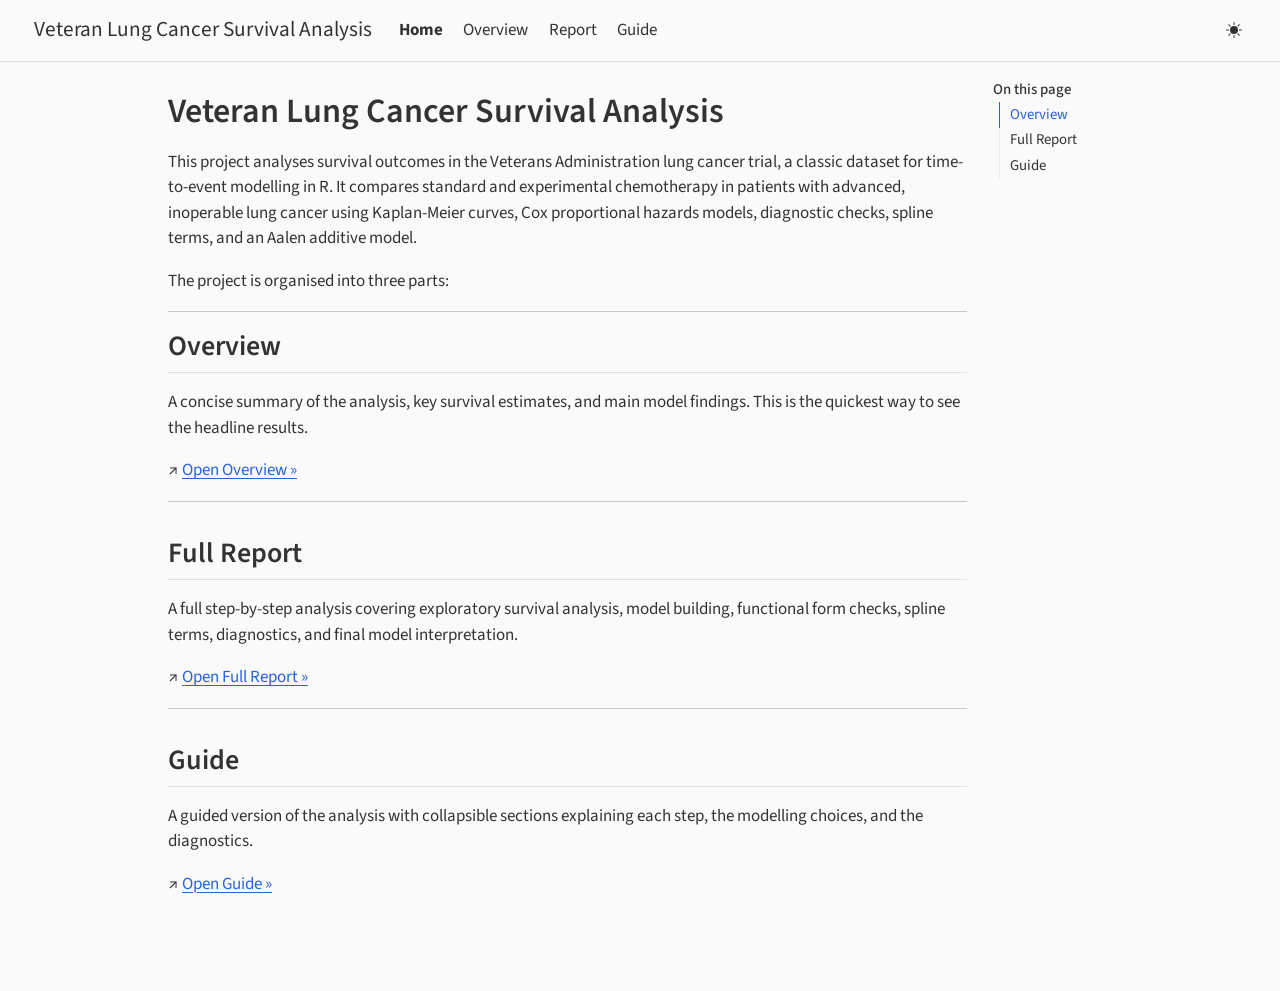
==== index.html @ 721b0959 "Built site for gh-pages" ====
<!DOCTYPE html>
<html xmlns="http://www.w3.org/1999/xhtml" lang="en" xml:lang="en"><head>

<meta charset="utf-8">
<meta name="generator" content="quarto-1.8.25">

<meta name="viewport" content="width=device-width, initial-scale=1.0, user-scalable=yes">


<title>Veteran Lung Cancer Survival Analysis</title>
<style>
code{white-space: pre-wrap;}
span.smallcaps{font-variant: small-caps;}
div.columns{display: flex; gap: min(4vw, 1.5em);}
div.column{flex: auto; overflow-x: auto;}
div.hanging-indent{margin-left: 1.5em; text-indent: -1.5em;}
ul.task-list{list-style: none;}
ul.task-list li input[type="checkbox"] {
  width: 0.8em;
  margin: 0 0.8em 0.2em -1em; /* quarto-specific, see https://github.com/quarto-dev/quarto-cli/issues/4556 */ 
  vertical-align: middle;
}
</style>


<script src="site_libs/quarto-nav/quarto-nav.js"></script>
<script src="site_libs/quarto-nav/headroom.min.js"></script>
<script src="site_libs/clipboard/clipboard.min.js"></script>
<script src="site_libs/quarto-search/autocomplete.umd.js"></script>
<script src="site_libs/quarto-search/fuse.min.js"></script>
<script src="site_libs/quarto-search/quarto-search.js"></script>
<meta name="quarto:offset" content="./">
<script src="site_libs/quarto-html/quarto.js" type="module"></script>
<script src="site_libs/quarto-html/tabsets/tabsets.js" type="module"></script>
<script src="site_libs/quarto-html/axe/axe-check.js" type="module"></script>
<script src="site_libs/quarto-html/popper.min.js"></script>
<script src="site_libs/quarto-html/tippy.umd.min.js"></script>
<script src="site_libs/quarto-html/anchor.min.js"></script>
<link href="site_libs/quarto-html/tippy.css" rel="stylesheet">
<link href="site_libs/quarto-html/quarto-syntax-highlighting-7b89279ff1a6dce999919e0e67d4d9ec.css" rel="stylesheet" class="quarto-color-scheme" id="quarto-text-highlighting-styles">
<link href="site_libs/quarto-html/quarto-syntax-highlighting-dark-707d8167ce6003fca903bfe2be84ab7f.css" rel="stylesheet" class="quarto-color-scheme quarto-color-alternate" id="quarto-text-highlighting-styles">
<link href="site_libs/quarto-html/quarto-syntax-highlighting-7b89279ff1a6dce999919e0e67d4d9ec.css" rel="stylesheet" class="quarto-color-scheme-extra" id="quarto-text-highlighting-styles">
<script src="site_libs/bootstrap/bootstrap.min.js"></script>
<link href="site_libs/bootstrap/bootstrap-icons.css" rel="stylesheet">
<link href="site_libs/bootstrap/bootstrap-2227bf640ee03c897197f53c7efa3eb7.min.css" rel="stylesheet" append-hash="true" class="quarto-color-scheme" id="quarto-bootstrap" data-mode="light">
<link href="site_libs/bootstrap/bootstrap-dark-0f864177ff4a8b85afeeffefe34b5712.min.css" rel="stylesheet" append-hash="true" class="quarto-color-scheme quarto-color-alternate" id="quarto-bootstrap" data-mode="dark">
<link href="site_libs/bootstrap/bootstrap-2227bf640ee03c897197f53c7efa3eb7.min.css" rel="stylesheet" append-hash="true" class="quarto-color-scheme-extra" id="quarto-bootstrap" data-mode="light">
<script id="quarto-search-options" type="application/json">{
  "location": "navbar",
  "copy-button": false,
  "collapse-after": 3,
  "panel-placement": "end",
  "type": "overlay",
  "limit": 50,
  "keyboard-shortcut": [
    "f",
    "/",
    "s"
  ],
  "show-item-context": false,
  "language": {
    "search-no-results-text": "No results",
    "search-matching-documents-text": "matching documents",
    "search-copy-link-title": "Copy link to search",
    "search-hide-matches-text": "Hide additional matches",
    "search-more-match-text": "more match in this document",
    "search-more-matches-text": "more matches in this document",
    "search-clear-button-title": "Clear",
    "search-text-placeholder": "",
    "search-detached-cancel-button-title": "Cancel",
    "search-submit-button-title": "Submit",
    "search-label": "Search"
  }
}</script>


</head>

<body class="nav-fixed quarto-light"><script id="quarto-html-before-body" type="application/javascript">
    const toggleBodyColorMode = (bsSheetEl) => {
      const mode = bsSheetEl.getAttribute("data-mode");
      const bodyEl = window.document.querySelector("body");
      if (mode === "dark") {
        bodyEl.classList.add("quarto-dark");
        bodyEl.classList.remove("quarto-light");
      } else {
        bodyEl.classList.add("quarto-light");
        bodyEl.classList.remove("quarto-dark");
      }
    }
    const toggleBodyColorPrimary = () => {
      const bsSheetEl = window.document.querySelector("link#quarto-bootstrap:not([rel=disabled-stylesheet])");
      if (bsSheetEl) {
        toggleBodyColorMode(bsSheetEl);
      }
    }
    const setColorSchemeToggle = (alternate) => {
      const toggles = window.document.querySelectorAll('.quarto-color-scheme-toggle');
      for (let i=0; i < toggles.length; i++) {
        const toggle = toggles[i];
        if (toggle) {
          if (alternate) {
            toggle.classList.add("alternate");
          } else {
            toggle.classList.remove("alternate");
          }
        }
      }
    };
    const toggleColorMode = (alternate) => {
      // Switch the stylesheets
      const primaryStylesheets = window.document.querySelectorAll('link.quarto-color-scheme:not(.quarto-color-alternate)');
      const alternateStylesheets = window.document.querySelectorAll('link.quarto-color-scheme.quarto-color-alternate');
      manageTransitions('#quarto-margin-sidebar .nav-link', false);
      if (alternate) {
        // note: dark is layered on light, we don't disable primary!
        enableStylesheet(alternateStylesheets);
        for (const sheetNode of alternateStylesheets) {
          if (sheetNode.id === "quarto-bootstrap") {
            toggleBodyColorMode(sheetNode);
          }
        }
      } else {
        disableStylesheet(alternateStylesheets);
        enableStylesheet(primaryStylesheets)
        toggleBodyColorPrimary();
      }
      manageTransitions('#quarto-margin-sidebar .nav-link', true);
      // Switch the toggles
      setColorSchemeToggle(alternate)
      // Hack to workaround the fact that safari doesn't
      // properly recolor the scrollbar when toggling (#1455)
      if (navigator.userAgent.indexOf('Safari') > 0 && navigator.userAgent.indexOf('Chrome') == -1) {
        manageTransitions("body", false);
        window.scrollTo(0, 1);
        setTimeout(() => {
          window.scrollTo(0, 0);
          manageTransitions("body", true);
        }, 40);
      }
    }
    const disableStylesheet = (stylesheets) => {
      for (let i=0; i < stylesheets.length; i++) {
        const stylesheet = stylesheets[i];
        stylesheet.rel = 'disabled-stylesheet';
      }
    }
    const enableStylesheet = (stylesheets) => {
      for (let i=0; i < stylesheets.length; i++) {
        const stylesheet = stylesheets[i];
        if(stylesheet.rel !== 'stylesheet') { // for Chrome, which will still FOUC without this check
          stylesheet.rel = 'stylesheet';
        }
      }
    }
    const manageTransitions = (selector, allowTransitions) => {
      const els = window.document.querySelectorAll(selector);
      for (let i=0; i < els.length; i++) {
        const el = els[i];
        if (allowTransitions) {
          el.classList.remove('notransition');
        } else {
          el.classList.add('notransition');
        }
      }
    }
    const isFileUrl = () => {
      return window.location.protocol === 'file:';
    }
    const hasAlternateSentinel = () => {
      let styleSentinel = getColorSchemeSentinel();
      if (styleSentinel !== null) {
        return styleSentinel === "alternate";
      } else {
        return false;
      }
    }
    const setStyleSentinel = (alternate) => {
      const value = alternate ? "alternate" : "default";
      if (!isFileUrl()) {
        window.localStorage.setItem("quarto-color-scheme", value);
      } else {
        localAlternateSentinel = value;
      }
    }
    const getColorSchemeSentinel = () => {
      if (!isFileUrl()) {
        const storageValue = window.localStorage.getItem("quarto-color-scheme");
        return storageValue != null ? storageValue : localAlternateSentinel;
      } else {
        return localAlternateSentinel;
      }
    }
    const toggleGiscusIfUsed = (isAlternate, darkModeDefault) => {
      const baseTheme = document.querySelector('#giscus-base-theme')?.value ?? 'light';
      const alternateTheme = document.querySelector('#giscus-alt-theme')?.value ?? 'dark';
      let newTheme = '';
      if(authorPrefersDark) {
        newTheme = isAlternate ? baseTheme : alternateTheme;
      } else {
        newTheme = isAlternate ? alternateTheme : baseTheme;
      }
      const changeGiscusTheme = () => {
        // From: https://github.com/giscus/giscus/issues/336
        const sendMessage = (message) => {
          const iframe = document.querySelector('iframe.giscus-frame');
          if (!iframe) return;
          iframe.contentWindow.postMessage({ giscus: message }, 'https://giscus.app');
        }
        sendMessage({
          setConfig: {
            theme: newTheme
          }
        });
      }
      const isGiscussLoaded = window.document.querySelector('iframe.giscus-frame') !== null;
      if (isGiscussLoaded) {
        changeGiscusTheme();
      }
    };
    const authorPrefersDark = false;
    const darkModeDefault = authorPrefersDark;
      document.querySelector('link#quarto-text-highlighting-styles.quarto-color-scheme-extra').rel = 'disabled-stylesheet';
      document.querySelector('link#quarto-bootstrap.quarto-color-scheme-extra').rel = 'disabled-stylesheet';
    let localAlternateSentinel = darkModeDefault ? 'alternate' : 'default';
    // Dark / light mode switch
    window.quartoToggleColorScheme = () => {
      // Read the current dark / light value
      let toAlternate = !hasAlternateSentinel();
      toggleColorMode(toAlternate);
      setStyleSentinel(toAlternate);
      toggleGiscusIfUsed(toAlternate, darkModeDefault);
      window.dispatchEvent(new Event('resize'));
    };
    // Switch to dark mode if need be
    if (hasAlternateSentinel()) {
      toggleColorMode(true);
    } else {
      toggleColorMode(false);
    }
  </script>

<div id="quarto-search-results"></div>
  <header id="quarto-header" class="headroom fixed-top">
    <nav class="navbar navbar-expand-lg " data-bs-theme="dark">
      <div class="navbar-container container-fluid">
      <div class="navbar-brand-container mx-auto">
    <a href="./index.html" class="navbar-brand navbar-brand-logo">
    </a>
    <a class="navbar-brand" href="./index.html">
    <span class="navbar-title">Veteran Lung Cancer Survival Analysis</span>
    </a>
  </div>
            <div id="quarto-search" class="" title="Search"></div>
          <button class="navbar-toggler" type="button" data-bs-toggle="collapse" data-bs-target="#navbarCollapse" aria-controls="navbarCollapse" role="menu" aria-expanded="false" aria-label="Toggle navigation" onclick="if (window.quartoToggleHeadroom) { window.quartoToggleHeadroom(); }">
  <span class="navbar-toggler-icon"></span>
</button>
          <div class="collapse navbar-collapse" id="navbarCollapse">
            <ul class="navbar-nav navbar-nav-scroll me-auto">
  <li class="nav-item">
    <a class="nav-link active" href="./index.html" aria-current="page"> 
<span class="menu-text">Home</span></a>
  </li>  
  <li class="nav-item">
    <a class="nav-link" href="./notebooks/veteran-lung-cancer-overview.html"> 
<span class="menu-text">Overview</span></a>
  </li>  
  <li class="nav-item">
    <a class="nav-link" href="./notebooks/veteran-lung-cancer-coxph-report.html"> 
<span class="menu-text">Report</span></a>
  </li>  
  <li class="nav-item">
    <a class="nav-link" href="./notebooks/veteran-lung-cancer-coxph.html"> 
<span class="menu-text">Guide</span></a>
  </li>  
</ul>
          </div> <!-- /navcollapse -->
            <div class="quarto-navbar-tools">
  <a href="" class="quarto-color-scheme-toggle quarto-navigation-tool  px-1" onclick="window.quartoToggleColorScheme(); return false;" title="Toggle dark mode"><i class="bi"></i></a>
</div>
      </div> <!-- /container-fluid -->
    </nav>
</header>
<!-- content -->
<div id="quarto-content" class="quarto-container page-columns page-rows-contents page-layout-article page-navbar">
<!-- sidebar -->
<!-- margin-sidebar -->
    <div id="quarto-margin-sidebar" class="sidebar margin-sidebar">
        <nav id="TOC" role="doc-toc" class="toc-active">
    <h2 id="toc-title">On this page</h2>
   
  <ul>
  <li><a href="#overview" id="toc-overview" class="nav-link active" data-scroll-target="#overview">Overview</a></li>
  <li><a href="#full-report" id="toc-full-report" class="nav-link" data-scroll-target="#full-report">Full Report</a></li>
  <li><a href="#guide" id="toc-guide" class="nav-link" data-scroll-target="#guide">Guide</a></li>
  </ul>
</nav>
    </div>
<!-- main -->
<main class="content" id="quarto-document-content">


<header id="title-block-header" class="quarto-title-block default">
<div class="quarto-title">
<h1 class="title">Veteran Lung Cancer Survival Analysis</h1>
</div>



<div class="quarto-title-meta">

    
  
    
  </div>
  


</header>


<p>This project analyses survival outcomes in the Veterans Administration lung cancer trial, a classic dataset for time-to-event modelling in R. It compares standard and experimental chemotherapy in patients with advanced, inoperable lung cancer using Kaplan-Meier curves, Cox proportional hazards models, diagnostic checks, spline terms, and an Aalen additive model.</p>
<p>The project is organised into three parts:</p>
<hr>
<section id="overview" class="level2">
<h2 class="anchored" data-anchor-id="overview">Overview</h2>
<p>A concise summary of the analysis, key survival estimates, and main model findings. This is the quickest way to see the headline results.</p>
<p>↗ <a href="notebooks/veteran-lung-cancer-overview.html">Open Overview »</a></p>
<hr>
</section>
<section id="full-report" class="level2">
<h2 class="anchored" data-anchor-id="full-report">Full Report</h2>
<p>A full step-by-step analysis covering exploratory survival analysis, model building, functional form checks, spline terms, diagnostics, and final model interpretation.</p>
<p>↗ <a href="notebooks/veteran-lung-cancer-coxph-report.html">Open Full Report »</a></p>
<hr>
</section>
<section id="guide" class="level2">
<h2 class="anchored" data-anchor-id="guide">Guide</h2>
<p>A guided version of the analysis with collapsible sections explaining each step, the modelling choices, and the diagnostics.</p>
<p>↗ <a href="notebooks/veteran-lung-cancer-coxph.html">Open Guide »</a></p>


</section>

</main> <!-- /main -->
<script id="quarto-html-after-body" type="application/javascript">
  window.document.addEventListener("DOMContentLoaded", function (event) {
    // Ensure there is a toggle, if there isn't float one in the top right
    if (window.document.querySelector('.quarto-color-scheme-toggle') === null) {
      const a = window.document.createElement('a');
      a.classList.add('top-right');
      a.classList.add('quarto-color-scheme-toggle');
      a.href = "";
      a.onclick = function() { try { window.quartoToggleColorScheme(); } catch {} return false; };
      const i = window.document.createElement("i");
      i.classList.add('bi');
      a.appendChild(i);
      window.document.body.appendChild(a);
    }
    setColorSchemeToggle(hasAlternateSentinel())
    const icon = "";
    const anchorJS = new window.AnchorJS();
    anchorJS.options = {
      placement: 'right',
      icon: icon
    };
    anchorJS.add('.anchored');
    const isCodeAnnotation = (el) => {
      for (const clz of el.classList) {
        if (clz.startsWith('code-annotation-')) {                     
          return true;
        }
      }
      return false;
    }
    const onCopySuccess = function(e) {
      // button target
      const button = e.trigger;
      // don't keep focus
      button.blur();
      // flash "checked"
      button.classList.add('code-copy-button-checked');
      var currentTitle = button.getAttribute("title");
      button.setAttribute("title", "Copied!");
      let tooltip;
      if (window.bootstrap) {
        button.setAttribute("data-bs-toggle", "tooltip");
        button.setAttribute("data-bs-placement", "left");
        button.setAttribute("data-bs-title", "Copied!");
        tooltip = new bootstrap.Tooltip(button, 
          { trigger: "manual", 
            customClass: "code-copy-button-tooltip",
            offset: [0, -8]});
        tooltip.show();    
      }
      setTimeout(function() {
        if (tooltip) {
          tooltip.hide();
          button.removeAttribute("data-bs-title");
          button.removeAttribute("data-bs-toggle");
          button.removeAttribute("data-bs-placement");
        }
        button.setAttribute("title", currentTitle);
        button.classList.remove('code-copy-button-checked');
      }, 1000);
      // clear code selection
      e.clearSelection();
    }
    const getTextToCopy = function(trigger) {
      const outerScaffold = trigger.parentElement.cloneNode(true);
      const codeEl = outerScaffold.querySelector('code');
      for (const childEl of codeEl.children) {
        if (isCodeAnnotation(childEl)) {
          childEl.remove();
        }
      }
      return codeEl.innerText;
    }
    const clipboard = new window.ClipboardJS('.code-copy-button:not([data-in-quarto-modal])', {
      text: getTextToCopy
    });
    clipboard.on('success', onCopySuccess);
    if (window.document.getElementById('quarto-embedded-source-code-modal')) {
      const clipboardModal = new window.ClipboardJS('.code-copy-button[data-in-quarto-modal]', {
        text: getTextToCopy,
        container: window.document.getElementById('quarto-embedded-source-code-modal')
      });
      clipboardModal.on('success', onCopySuccess);
    }
      var localhostRegex = new RegExp(/^(?:http|https):\/\/localhost\:?[0-9]*\//);
      var mailtoRegex = new RegExp(/^mailto:/);
        var filterRegex = new RegExp('/' + window.location.host + '/');
      var isInternal = (href) => {
          return filterRegex.test(href) || localhostRegex.test(href) || mailtoRegex.test(href);
      }
      // Inspect non-navigation links and adorn them if external
     var links = window.document.querySelectorAll('a[href]:not(.nav-link):not(.navbar-brand):not(.toc-action):not(.sidebar-link):not(.sidebar-item-toggle):not(.pagination-link):not(.no-external):not([aria-hidden]):not(.dropdown-item):not(.quarto-navigation-tool):not(.about-link)');
      for (var i=0; i<links.length; i++) {
        const link = links[i];
        if (!isInternal(link.href)) {
          // undo the damage that might have been done by quarto-nav.js in the case of
          // links that we want to consider external
          if (link.dataset.originalHref !== undefined) {
            link.href = link.dataset.originalHref;
          }
        }
      }
    function tippyHover(el, contentFn, onTriggerFn, onUntriggerFn) {
      const config = {
        allowHTML: true,
        maxWidth: 500,
        delay: 100,
        arrow: false,
        appendTo: function(el) {
            return el.parentElement;
        },
        interactive: true,
        interactiveBorder: 10,
        theme: 'quarto',
        placement: 'bottom-start',
      };
      if (contentFn) {
        config.content = contentFn;
      }
      if (onTriggerFn) {
        config.onTrigger = onTriggerFn;
      }
      if (onUntriggerFn) {
        config.onUntrigger = onUntriggerFn;
      }
      window.tippy(el, config); 
    }
    const noterefs = window.document.querySelectorAll('a[role="doc-noteref"]');
    for (var i=0; i<noterefs.length; i++) {
      const ref = noterefs[i];
      tippyHover(ref, function() {
        // use id or data attribute instead here
        let href = ref.getAttribute('data-footnote-href') || ref.getAttribute('href');
        try { href = new URL(href).hash; } catch {}
        const id = href.replace(/^#\/?/, "");
        const note = window.document.getElementById(id);
        if (note) {
          return note.innerHTML;
        } else {
          return "";
        }
      });
    }
    const xrefs = window.document.querySelectorAll('a.quarto-xref');
    const processXRef = (id, note) => {
      // Strip column container classes
      const stripColumnClz = (el) => {
        el.classList.remove("page-full", "page-columns");
        if (el.children) {
          for (const child of el.children) {
            stripColumnClz(child);
          }
        }
      }
      stripColumnClz(note)
      if (id === null || id.startsWith('sec-')) {
        // Special case sections, only their first couple elements
        const container = document.createElement("div");
        if (note.children && note.children.length > 2) {
          container.appendChild(note.children[0].cloneNode(true));
          for (let i = 1; i < note.children.length; i++) {
            const child = note.children[i];
            if (child.tagName === "P" && child.innerText === "") {
              continue;
            } else {
              container.appendChild(child.cloneNode(true));
              break;
            }
          }
          if (window.Quarto?.typesetMath) {
            window.Quarto.typesetMath(container);
          }
          return container.innerHTML
        } else {
          if (window.Quarto?.typesetMath) {
            window.Quarto.typesetMath(note);
          }
          return note.innerHTML;
        }
      } else {
        // Remove any anchor links if they are present
        const anchorLink = note.querySelector('a.anchorjs-link');
        if (anchorLink) {
          anchorLink.remove();
        }
        if (window.Quarto?.typesetMath) {
          window.Quarto.typesetMath(note);
        }
        if (note.classList.contains("callout")) {
          return note.outerHTML;
        } else {
          return note.innerHTML;
        }
      }
    }
    for (var i=0; i<xrefs.length; i++) {
      const xref = xrefs[i];
      tippyHover(xref, undefined, function(instance) {
        instance.disable();
        let url = xref.getAttribute('href');
        let hash = undefined; 
        if (url.startsWith('#')) {
          hash = url;
        } else {
          try { hash = new URL(url).hash; } catch {}
        }
        if (hash) {
          const id = hash.replace(/^#\/?/, "");
          const note = window.document.getElementById(id);
          if (note !== null) {
            try {
              const html = processXRef(id, note.cloneNode(true));
              instance.setContent(html);
            } finally {
              instance.enable();
              instance.show();
            }
          } else {
            // See if we can fetch this
            fetch(url.split('#')[0])
            .then(res => res.text())
            .then(html => {
              const parser = new DOMParser();
              const htmlDoc = parser.parseFromString(html, "text/html");
              const note = htmlDoc.getElementById(id);
              if (note !== null) {
                const html = processXRef(id, note);
                instance.setContent(html);
              } 
            }).finally(() => {
              instance.enable();
              instance.show();
            });
          }
        } else {
          // See if we can fetch a full url (with no hash to target)
          // This is a special case and we should probably do some content thinning / targeting
          fetch(url)
          .then(res => res.text())
          .then(html => {
            const parser = new DOMParser();
            const htmlDoc = parser.parseFromString(html, "text/html");
            const note = htmlDoc.querySelector('main.content');
            if (note !== null) {
              // This should only happen for chapter cross references
              // (since there is no id in the URL)
              // remove the first header
              if (note.children.length > 0 && note.children[0].tagName === "HEADER") {
                note.children[0].remove();
              }
              const html = processXRef(null, note);
              instance.setContent(html);
            } 
          }).finally(() => {
            instance.enable();
            instance.show();
          });
        }
      }, function(instance) {
      });
    }
        let selectedAnnoteEl;
        const selectorForAnnotation = ( cell, annotation) => {
          let cellAttr = 'data-code-cell="' + cell + '"';
          let lineAttr = 'data-code-annotation="' +  annotation + '"';
          const selector = 'span[' + cellAttr + '][' + lineAttr + ']';
          return selector;
        }
        const selectCodeLines = (annoteEl) => {
          const doc = window.document;
          const targetCell = annoteEl.getAttribute("data-target-cell");
          const targetAnnotation = annoteEl.getAttribute("data-target-annotation");
          const annoteSpan = window.document.querySelector(selectorForAnnotation(targetCell, targetAnnotation));
          const lines = annoteSpan.getAttribute("data-code-lines").split(",");
          const lineIds = lines.map((line) => {
            return targetCell + "-" + line;
          })
          let top = null;
          let height = null;
          let parent = null;
          if (lineIds.length > 0) {
              //compute the position of the single el (top and bottom and make a div)
              const el = window.document.getElementById(lineIds[0]);
              top = el.offsetTop;
              height = el.offsetHeight;
              parent = el.parentElement.parentElement;
            if (lineIds.length > 1) {
              const lastEl = window.document.getElementById(lineIds[lineIds.length - 1]);
              const bottom = lastEl.offsetTop + lastEl.offsetHeight;
              height = bottom - top;
            }
            if (top !== null && height !== null && parent !== null) {
              // cook up a div (if necessary) and position it 
              let div = window.document.getElementById("code-annotation-line-highlight");
              if (div === null) {
                div = window.document.createElement("div");
                div.setAttribute("id", "code-annotation-line-highlight");
                div.style.position = 'absolute';
                parent.appendChild(div);
              }
              div.style.top = top - 2 + "px";
              div.style.height = height + 4 + "px";
              div.style.left = 0;
              let gutterDiv = window.document.getElementById("code-annotation-line-highlight-gutter");
              if (gutterDiv === null) {
                gutterDiv = window.document.createElement("div");
                gutterDiv.setAttribute("id", "code-annotation-line-highlight-gutter");
                gutterDiv.style.position = 'absolute';
                const codeCell = window.document.getElementById(targetCell);
                const gutter = codeCell.querySelector('.code-annotation-gutter');
                gutter.appendChild(gutterDiv);
              }
              gutterDiv.style.top = top - 2 + "px";
              gutterDiv.style.height = height + 4 + "px";
            }
            selectedAnnoteEl = annoteEl;
          }
        };
        const unselectCodeLines = () => {
          const elementsIds = ["code-annotation-line-highlight", "code-annotation-line-highlight-gutter"];
          elementsIds.forEach((elId) => {
            const div = window.document.getElementById(elId);
            if (div) {
              div.remove();
            }
          });
          selectedAnnoteEl = undefined;
        };
          // Handle positioning of the toggle
      window.addEventListener(
        "resize",
        throttle(() => {
          elRect = undefined;
          if (selectedAnnoteEl) {
            selectCodeLines(selectedAnnoteEl);
          }
        }, 10)
      );
      function throttle(fn, ms) {
      let throttle = false;
      let timer;
        return (...args) => {
          if(!throttle) { // first call gets through
              fn.apply(this, args);
              throttle = true;
          } else { // all the others get throttled
              if(timer) clearTimeout(timer); // cancel #2
              timer = setTimeout(() => {
                fn.apply(this, args);
                timer = throttle = false;
              }, ms);
          }
        };
      }
        // Attach click handler to the DT
        const annoteDls = window.document.querySelectorAll('dt[data-target-cell]');
        for (const annoteDlNode of annoteDls) {
          annoteDlNode.addEventListener('click', (event) => {
            const clickedEl = event.target;
            if (clickedEl !== selectedAnnoteEl) {
              unselectCodeLines();
              const activeEl = window.document.querySelector('dt[data-target-cell].code-annotation-active');
              if (activeEl) {
                activeEl.classList.remove('code-annotation-active');
              }
              selectCodeLines(clickedEl);
              clickedEl.classList.add('code-annotation-active');
            } else {
              // Unselect the line
              unselectCodeLines();
              clickedEl.classList.remove('code-annotation-active');
            }
          });
        }
    const findCites = (el) => {
      const parentEl = el.parentElement;
      if (parentEl) {
        const cites = parentEl.dataset.cites;
        if (cites) {
          return {
            el,
            cites: cites.split(' ')
          };
        } else {
          return findCites(el.parentElement)
        }
      } else {
        return undefined;
      }
    };
    var bibliorefs = window.document.querySelectorAll('a[role="doc-biblioref"]');
    for (var i=0; i<bibliorefs.length; i++) {
      const ref = bibliorefs[i];
      const citeInfo = findCites(ref);
      if (citeInfo) {
        tippyHover(citeInfo.el, function() {
          var popup = window.document.createElement('div');
          citeInfo.cites.forEach(function(cite) {
            var citeDiv = window.document.createElement('div');
            citeDiv.classList.add('hanging-indent');
            citeDiv.classList.add('csl-entry');
            var biblioDiv = window.document.getElementById('ref-' + cite);
            if (biblioDiv) {
              citeDiv.innerHTML = biblioDiv.innerHTML;
            }
            popup.appendChild(citeDiv);
          });
          return popup.innerHTML;
        });
      }
    }
  });
  </script>
</div> <!-- /content -->




</body></html>
---- site_libs/quarto-html/tippy.css ----
.tippy-box[data-animation=fade][data-state=hidden]{opacity:0}[data-tippy-root]{max-width:calc(100vw - 10px)}.tippy-box{position:relative;background-color:#333;color:#fff;border-radius:4px;font-size:14px;line-height:1.4;white-space:normal;outline:0;transition-property:transform,visibility,opacity}.tippy-box[data-placement^=top]>.tippy-arrow{bottom:0}.tippy-box[data-placement^=top]>.tippy-arrow:before{bottom:-7px;left:0;border-width:8px 8px 0;border-top-color:initial;transform-origin:center top}.tippy-box[data-placement^=bottom]>.tippy-arrow{top:0}.tippy-box[data-placement^=bottom]>.tippy-arrow:before{top:-7px;left:0;border-width:0 8px 8px;border-bottom-color:initial;transform-origin:center bottom}.tippy-box[data-placement^=left]>.tippy-arrow{right:0}.tippy-box[data-placement^=left]>.tippy-arrow:before{border-width:8px 0 8px 8px;border-left-color:initial;right:-7px;transform-origin:center left}.tippy-box[data-placement^=right]>.tippy-arrow{left:0}.tippy-box[data-placement^=right]>.tippy-arrow:before{left:-7px;border-width:8px 8px 8px 0;border-right-color:initial;transform-origin:center right}.tippy-box[data-inertia][data-state=visible]{transition-timing-function:cubic-bezier(.54,1.5,.38,1.11)}.tippy-arrow{width:16px;height:16px;color:#333}.tippy-arrow:before{content:"";position:absolute;border-color:transparent;border-style:solid}.tippy-content{position:relative;padding:5px 9px;z-index:1}
---- site_libs/quarto-html/quarto-syntax-highlighting-7b89279ff1a6dce999919e0e67d4d9ec.css ----
/* quarto syntax highlight colors */
:root {
  --quarto-hl-ot-color: #003B4F;
  --quarto-hl-at-color: #657422;
  --quarto-hl-ss-color: #20794D;
  --quarto-hl-an-color: #5E5E5E;
  --quarto-hl-fu-color: #4758AB;
  --quarto-hl-st-color: #20794D;
  --quarto-hl-cf-color: #003B4F;
  --quarto-hl-op-color: #5E5E5E;
  --quarto-hl-er-color: #AD0000;
  --quarto-hl-bn-color: #AD0000;
  --quarto-hl-al-color: #AD0000;
  --quarto-hl-va-color: #111111;
  --quarto-hl-bu-color: inherit;
  --quarto-hl-ex-color: inherit;
  --quarto-hl-pp-color: #AD0000;
  --quarto-hl-in-color: #5E5E5E;
  --quarto-hl-vs-color: #20794D;
  --quarto-hl-wa-color: #5E5E5E;
  --quarto-hl-do-color: #5E5E5E;
  --quarto-hl-im-color: #00769E;
  --quarto-hl-ch-color: #20794D;
  --quarto-hl-dt-color: #AD0000;
  --quarto-hl-fl-color: #AD0000;
  --quarto-hl-co-color: #5E5E5E;
  --quarto-hl-cv-color: #5E5E5E;
  --quarto-hl-cn-color: #8f5902;
  --quarto-hl-sc-color: #5E5E5E;
  --quarto-hl-dv-color: #AD0000;
  --quarto-hl-kw-color: #003B4F;
}

/* other quarto variables */
:root {
  --quarto-font-monospace: SFMono-Regular, Menlo, Monaco, Consolas, "Liberation Mono", "Courier New", monospace;
}

/* syntax highlight based on Pandoc's rules */
pre > code.sourceCode > span {
  color: #003B4F;
}

code.sourceCode > span {
  color: #003B4F;
}

div.sourceCode,
div.sourceCode pre.sourceCode {
  color: #003B4F;
}

/* Normal */
code span {
  color: #003B4F;
}

/* Alert */
code span.al {
  color: #AD0000;
  font-style: inherit;
}

/* Annotation */
code span.an {
  color: #5E5E5E;
  font-style: inherit;
}

/* Attribute */
code span.at {
  color: #657422;
  font-style: inherit;
}

/* BaseN */
code span.bn {
  color: #AD0000;
  font-style: inherit;
}

/* BuiltIn */
code span.bu {
  font-style: inherit;
}

/* ControlFlow */
code span.cf {
  color: #003B4F;
  font-weight: bold;
  font-style: inherit;
}

/* Char */
code span.ch {
  color: #20794D;
  font-style: inherit;
}

/* Constant */
code span.cn {
  color: #8f5902;
  font-style: inherit;
}

/* Comment */
code span.co {
  color: #5E5E5E;
  font-style: inherit;
}

/* CommentVar */
code span.cv {
  color: #5E5E5E;
  font-style: italic;
}

/* Documentation */
code span.do {
  color: #5E5E5E;
  font-style: italic;
}

/* DataType */
code span.dt {
  color: #AD0000;
  font-style: inherit;
}

/* DecVal */
code span.dv {
  color: #AD0000;
  font-style: inherit;
}

/* Error */
code span.er {
  color: #AD0000;
  font-style: inherit;
}

/* Extension */
code span.ex {
  font-style: inherit;
}

/* Float */
code span.fl {
  color: #AD0000;
  font-style: inherit;
}

/* Function */
code span.fu {
  color: #4758AB;
  font-style: inherit;
}

/* Import */
code span.im {
  color: #00769E;
  font-style: inherit;
}

/* Information */
code span.in {
  color: #5E5E5E;
  font-style: inherit;
}

/* Keyword */
code span.kw {
  color: #003B4F;
  font-weight: bold;
  font-style: inherit;
}

/* Operator */
code span.op {
  color: #5E5E5E;
  font-style: inherit;
}

/* Other */
code span.ot {
  color: #003B4F;
  font-style: inherit;
}

/* Preprocessor */
code span.pp {
  color: #AD0000;
  font-style: inherit;
}

/* SpecialChar */
code span.sc {
  color: #5E5E5E;
  font-style: inherit;
}

/* SpecialString */
code span.ss {
  color: #20794D;
  font-style: inherit;
}

/* String */
code span.st {
  color: #20794D;
  font-style: inherit;
}

/* Variable */
code span.va {
  color: #111111;
  font-style: inherit;
}

/* VerbatimString */
code span.vs {
  color: #20794D;
  font-style: inherit;
}

/* Warning */
code span.wa {
  color: #5E5E5E;
  font-style: italic;
}

.prevent-inlining {
  content: "</";
}

/*# sourceMappingURL=3944bc705cfaf4c80e56f77c5205168a.css.map */
---- site_libs/quarto-html/quarto-syntax-highlighting-dark-707d8167ce6003fca903bfe2be84ab7f.css ----
/* quarto syntax highlight colors */
:root {
  --quarto-hl-al-color: #f07178;
  --quarto-hl-an-color: #d4d0ab;
  --quarto-hl-at-color: #00e0e0;
  --quarto-hl-bn-color: #d4d0ab;
  --quarto-hl-bu-color: #abe338;
  --quarto-hl-ch-color: #abe338;
  --quarto-hl-co-color: #f8f8f2;
  --quarto-hl-cv-color: #ffd700;
  --quarto-hl-cn-color: #ffd700;
  --quarto-hl-cf-color: #ffa07a;
  --quarto-hl-dt-color: #ffa07a;
  --quarto-hl-dv-color: #d4d0ab;
  --quarto-hl-do-color: #f8f8f2;
  --quarto-hl-er-color: #f07178;
  --quarto-hl-ex-color: #00e0e0;
  --quarto-hl-fl-color: #d4d0ab;
  --quarto-hl-fu-color: #ffa07a;
  --quarto-hl-im-color: #abe338;
  --quarto-hl-in-color: #d4d0ab;
  --quarto-hl-kw-color: #ffa07a;
  --quarto-hl-op-color: #ffa07a;
  --quarto-hl-ot-color: #00e0e0;
  --quarto-hl-pp-color: #dcc6e0;
  --quarto-hl-re-color: #00e0e0;
  --quarto-hl-sc-color: #abe338;
  --quarto-hl-ss-color: #abe338;
  --quarto-hl-st-color: #abe338;
  --quarto-hl-va-color: #00e0e0;
  --quarto-hl-vs-color: #abe338;
  --quarto-hl-wa-color: #dcc6e0;
}

/* other quarto variables */
:root {
  --quarto-font-monospace: SFMono-Regular, Menlo, Monaco, Consolas, "Liberation Mono", "Courier New", monospace;
}

/* syntax highlight based on Pandoc's rules */
pre > code.sourceCode > span {
  color: #f8f8f2;
}

code.sourceCode > span {
  color: #f8f8f2;
}

div.sourceCode,
div.sourceCode pre.sourceCode {
  color: #f8f8f2;
}

/* Normal */
code span {
  color: #f8f8f2;
}

/* Alert */
code span.al {
  color: #f07178;
}

/* Annotation */
code span.an {
  color: #d4d0ab;
}

/* Attribute */
code span.at {
  color: #00e0e0;
}

/* BaseN */
code span.bn {
  color: #d4d0ab;
}

/* BuiltIn */
code span.bu {
  color: #abe338;
}

/* ControlFlow */
code span.cf {
  font-weight: bold;
  color: #ffa07a;
}

/* Char */
code span.ch {
  color: #abe338;
}

/* Constant */
code span.cn {
  color: #ffd700;
}

/* Comment */
code span.co {
  font-style: italic;
  color: #f8f8f2;
}

/* CommentVar */
code span.cv {
  color: #ffd700;
}

/* Documentation */
code span.do {
  color: #f8f8f2;
}

/* DataType */
code span.dt {
  color: #ffa07a;
}

/* DecVal */
code span.dv {
  color: #d4d0ab;
}

/* Error */
code span.er {
  color: #f07178;
  text-decoration: underline;
}

/* Extension */
code span.ex {
  font-weight: bold;
  color: #00e0e0;
}

/* Float */
code span.fl {
  color: #d4d0ab;
}

/* Function */
code span.fu {
  color: #ffa07a;
}

/* Import */
code span.im {
  color: #abe338;
}

/* Information */
code span.in {
  color: #d4d0ab;
}

/* Keyword */
code span.kw {
  font-weight: bold;
  color: #ffa07a;
}

/* Operator */
code span.op {
  color: #ffa07a;
}

/* Other */
code span.ot {
  color: #00e0e0;
}

/* Preprocessor */
code span.pp {
  color: #dcc6e0;
}

/* RegionMarker */
code span.re {
  background-color: #f8f8f2;
  color: #00e0e0;
}

/* SpecialChar */
code span.sc {
  color: #abe338;
}

/* SpecialString */
code span.ss {
  color: #abe338;
}

/* String */
code span.st {
  color: #abe338;
}

/* Variable */
code span.va {
  color: #00e0e0;
}

/* VerbatimString */
code span.vs {
  color: #abe338;
}

/* Warning */
code span.wa {
  color: #dcc6e0;
}

.prevent-inlining {
  content: "</";
}

/*# sourceMappingURL=f5ab3bb6f5ded8da9f12dd3a91d3da26.css.map */
---- site_libs/quarto-html/quarto-syntax-highlighting-7b89279ff1a6dce999919e0e67d4d9ec.css ----
/* quarto syntax highlight colors */
:root {
  --quarto-hl-ot-color: #003B4F;
  --quarto-hl-at-color: #657422;
  --quarto-hl-ss-color: #20794D;
  --quarto-hl-an-color: #5E5E5E;
  --quarto-hl-fu-color: #4758AB;
  --quarto-hl-st-color: #20794D;
  --quarto-hl-cf-color: #003B4F;
  --quarto-hl-op-color: #5E5E5E;
  --quarto-hl-er-color: #AD0000;
  --quarto-hl-bn-color: #AD0000;
  --quarto-hl-al-color: #AD0000;
  --quarto-hl-va-color: #111111;
  --quarto-hl-bu-color: inherit;
  --quarto-hl-ex-color: inherit;
  --quarto-hl-pp-color: #AD0000;
  --quarto-hl-in-color: #5E5E5E;
  --quarto-hl-vs-color: #20794D;
  --quarto-hl-wa-color: #5E5E5E;
  --quarto-hl-do-color: #5E5E5E;
  --quarto-hl-im-color: #00769E;
  --quarto-hl-ch-color: #20794D;
  --quarto-hl-dt-color: #AD0000;
  --quarto-hl-fl-color: #AD0000;
  --quarto-hl-co-color: #5E5E5E;
  --quarto-hl-cv-color: #5E5E5E;
  --quarto-hl-cn-color: #8f5902;
  --quarto-hl-sc-color: #5E5E5E;
  --quarto-hl-dv-color: #AD0000;
  --quarto-hl-kw-color: #003B4F;
}

/* other quarto variables */
:root {
  --quarto-font-monospace: SFMono-Regular, Menlo, Monaco, Consolas, "Liberation Mono", "Courier New", monospace;
}

/* syntax highlight based on Pandoc's rules */
pre > code.sourceCode > span {
  color: #003B4F;
}

code.sourceCode > span {
  color: #003B4F;
}

div.sourceCode,
div.sourceCode pre.sourceCode {
  color: #003B4F;
}

/* Normal */
code span {
  color: #003B4F;
}

/* Alert */
code span.al {
  color: #AD0000;
  font-style: inherit;
}

/* Annotation */
code span.an {
  color: #5E5E5E;
  font-style: inherit;
}

/* Attribute */
code span.at {
  color: #657422;
  font-style: inherit;
}

/* BaseN */
code span.bn {
  color: #AD0000;
  font-style: inherit;
}

/* BuiltIn */
code span.bu {
  font-style: inherit;
}

/* ControlFlow */
code span.cf {
  color: #003B4F;
  font-weight: bold;
  font-style: inherit;
}

/* Char */
code span.ch {
  color: #20794D;
  font-style: inherit;
}

/* Constant */
code span.cn {
  color: #8f5902;
  font-style: inherit;
}

/* Comment */
code span.co {
  color: #5E5E5E;
  font-style: inherit;
}

/* CommentVar */
code span.cv {
  color: #5E5E5E;
  font-style: italic;
}

/* Documentation */
code span.do {
  color: #5E5E5E;
  font-style: italic;
}

/* DataType */
code span.dt {
  color: #AD0000;
  font-style: inherit;
}

/* DecVal */
code span.dv {
  color: #AD0000;
  font-style: inherit;
}

/* Error */
code span.er {
  color: #AD0000;
  font-style: inherit;
}

/* Extension */
code span.ex {
  font-style: inherit;
}

/* Float */
code span.fl {
  color: #AD0000;
  font-style: inherit;
}

/* Function */
code span.fu {
  color: #4758AB;
  font-style: inherit;
}

/* Import */
code span.im {
  color: #00769E;
  font-style: inherit;
}

/* Information */
code span.in {
  color: #5E5E5E;
  font-style: inherit;
}

/* Keyword */
code span.kw {
  color: #003B4F;
  font-weight: bold;
  font-style: inherit;
}

/* Operator */
code span.op {
  color: #5E5E5E;
  font-style: inherit;
}

/* Other */
code span.ot {
  color: #003B4F;
  font-style: inherit;
}

/* Preprocessor */
code span.pp {
  color: #AD0000;
  font-style: inherit;
}

/* SpecialChar */
code span.sc {
  color: #5E5E5E;
  font-style: inherit;
}

/* SpecialString */
code span.ss {
  color: #20794D;
  font-style: inherit;
}

/* String */
code span.st {
  color: #20794D;
  font-style: inherit;
}

/* Variable */
code span.va {
  color: #111111;
  font-style: inherit;
}

/* VerbatimString */
code span.vs {
  color: #20794D;
  font-style: inherit;
}

/* Warning */
code span.wa {
  color: #5E5E5E;
  font-style: italic;
}

.prevent-inlining {
  content: "</";
}

/*# sourceMappingURL=3944bc705cfaf4c80e56f77c5205168a.css.map */
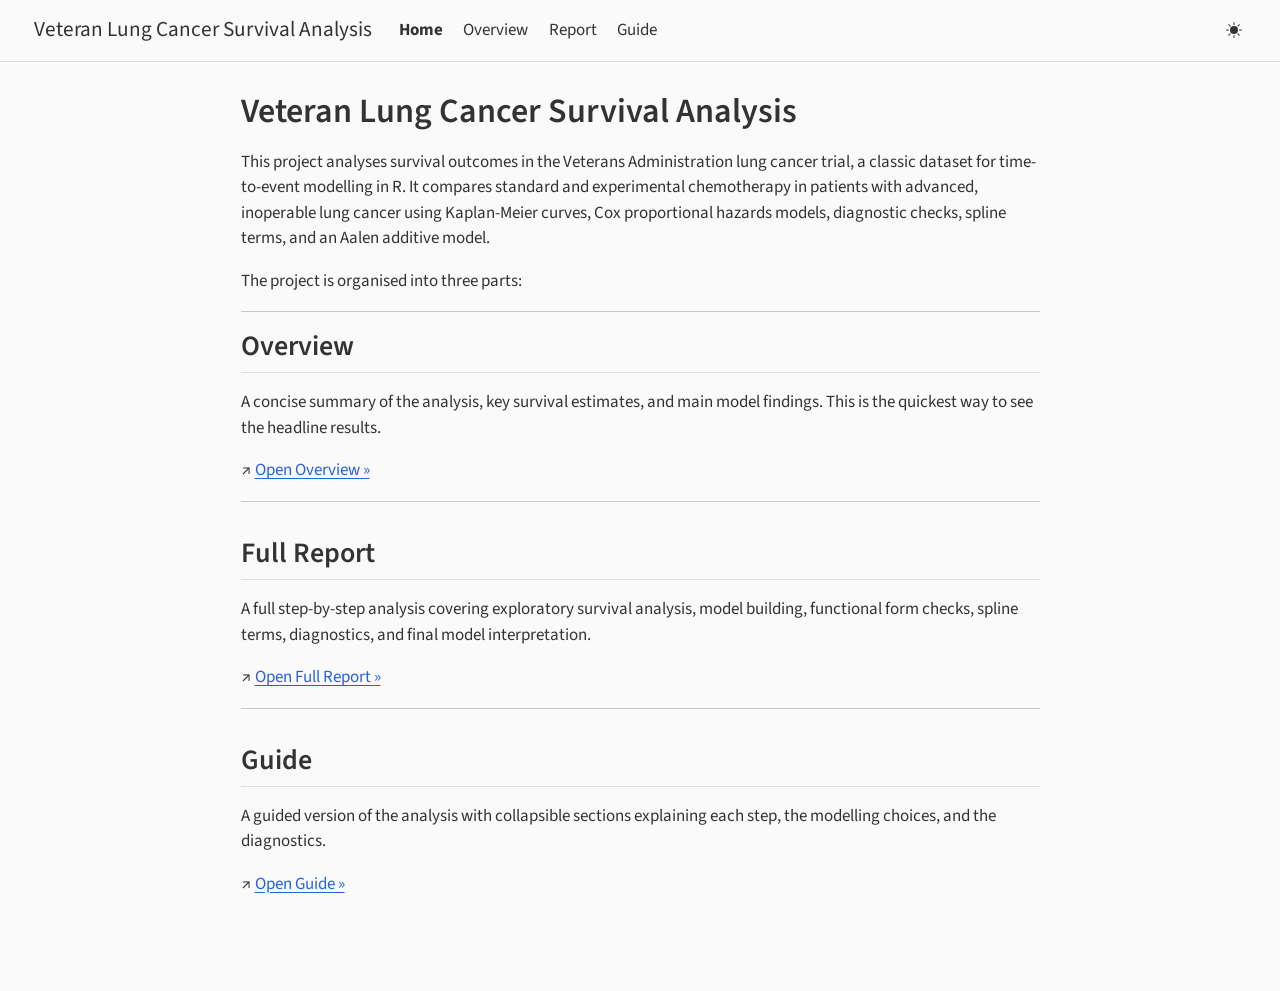
==== commit bb41a1ca: "Built site for gh-pages" ====
--- a/index.html
+++ b/index.html
@@ -76,7 +76,7 @@
 
 </head>
 
-<body class="nav-fixed quarto-light"><script id="quarto-html-before-body" type="application/javascript">
+<body class="nav-fixed fullcontent quarto-light"><script id="quarto-html-before-body" type="application/javascript">
     const toggleBodyColorMode = (bsSheetEl) => {
       const mode = bsSheetEl.getAttribute("data-mode");
       const bodyEl = window.document.querySelector("body");
@@ -285,17 +285,7 @@
 <div id="quarto-content" class="quarto-container page-columns page-rows-contents page-layout-article page-navbar">
 <!-- sidebar -->
 <!-- margin-sidebar -->
-    <div id="quarto-margin-sidebar" class="sidebar margin-sidebar">
-        <nav id="TOC" role="doc-toc" class="toc-active">
-    <h2 id="toc-title">On this page</h2>
-   
-  <ul>
-  <li><a href="#overview" id="toc-overview" class="nav-link active" data-scroll-target="#overview">Overview</a></li>
-  <li><a href="#full-report" id="toc-full-report" class="nav-link" data-scroll-target="#full-report">Full Report</a></li>
-  <li><a href="#guide" id="toc-guide" class="nav-link" data-scroll-target="#guide">Guide</a></li>
-  </ul>
-</nav>
-    </div>
+    
 <!-- main -->
 <main class="content" id="quarto-document-content">
 
@@ -429,7 +419,7 @@
     }
       var localhostRegex = new RegExp(/^(?:http|https):\/\/localhost\:?[0-9]*\//);
       var mailtoRegex = new RegExp(/^mailto:/);
-        var filterRegex = new RegExp('/' + window.location.host + '/');
+        var filterRegex = new RegExp("https:\/\/julian-chung\.github\.io\/veteran-lung-cancer-coxph\/");
       var isInternal = (href) => {
           return filterRegex.test(href) || localhostRegex.test(href) || mailtoRegex.test(href);
       }
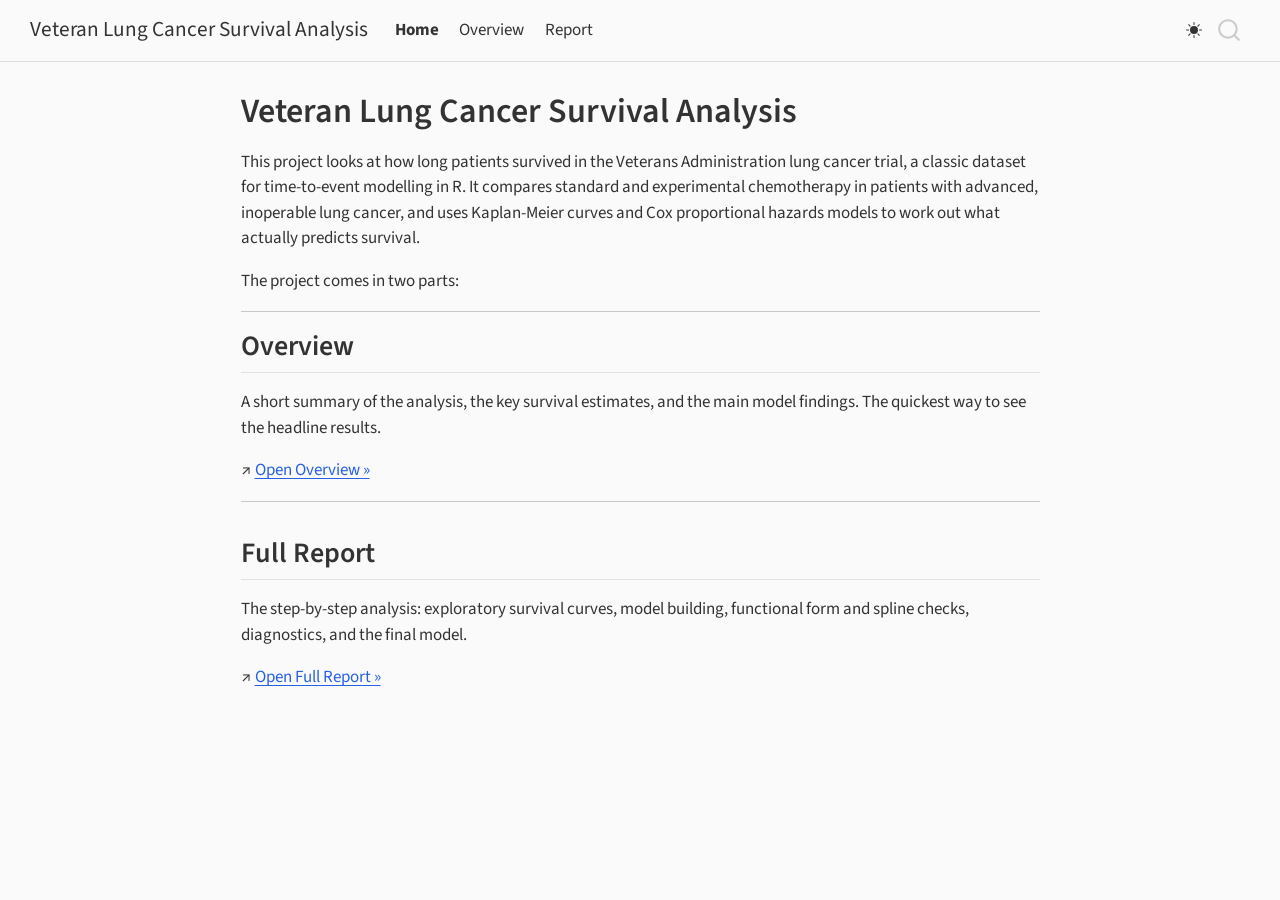
==== commit 78cc1cf2: "Built site for gh-pages" ====
--- a/index.html
+++ b/index.html
@@ -2,13 +2,16 @@
 <html xmlns="http://www.w3.org/1999/xhtml" lang="en" xml:lang="en"><head>
 
 <meta charset="utf-8">
-<meta name="generator" content="quarto-1.8.25">
+<meta name="generator" content="quarto-1.9.36">
 
 <meta name="viewport" content="width=device-width, initial-scale=1.0, user-scalable=yes">
 
 
 <title>Veteran Lung Cancer Survival Analysis</title>
 <style>
+/* Default styles provided by pandoc.
+** See https://pandoc.org/MANUAL.html#variables-for-html for config info.
+*/
 code{white-space: pre-wrap;}
 span.smallcaps{font-variant: small-caps;}
 div.columns{display: flex; gap: min(4vw, 1.5em);}
@@ -32,19 +35,18 @@
 <meta name="quarto:offset" content="./">
 <script src="site_libs/quarto-html/quarto.js" type="module"></script>
 <script src="site_libs/quarto-html/tabsets/tabsets.js" type="module"></script>
-<script src="site_libs/quarto-html/axe/axe-check.js" type="module"></script>
 <script src="site_libs/quarto-html/popper.min.js"></script>
 <script src="site_libs/quarto-html/tippy.umd.min.js"></script>
 <script src="site_libs/quarto-html/anchor.min.js"></script>
 <link href="site_libs/quarto-html/tippy.css" rel="stylesheet">
-<link href="site_libs/quarto-html/quarto-syntax-highlighting-7b89279ff1a6dce999919e0e67d4d9ec.css" rel="stylesheet" class="quarto-color-scheme" id="quarto-text-highlighting-styles">
-<link href="site_libs/quarto-html/quarto-syntax-highlighting-dark-707d8167ce6003fca903bfe2be84ab7f.css" rel="stylesheet" class="quarto-color-scheme quarto-color-alternate" id="quarto-text-highlighting-styles">
-<link href="site_libs/quarto-html/quarto-syntax-highlighting-7b89279ff1a6dce999919e0e67d4d9ec.css" rel="stylesheet" class="quarto-color-scheme-extra" id="quarto-text-highlighting-styles">
+<link href="site_libs/quarto-html/quarto-syntax-highlighting-845c23b38eaddc0f92fda52bfe77a8c8.css" rel="stylesheet" class="quarto-color-scheme" id="quarto-text-highlighting-styles">
+<link href="site_libs/quarto-html/quarto-syntax-highlighting-dark-f418161beb48e0141c760e455f12af2c.css" rel="stylesheet" class="quarto-color-scheme quarto-color-alternate" id="quarto-text-highlighting-styles">
+<link href="site_libs/quarto-html/quarto-syntax-highlighting-845c23b38eaddc0f92fda52bfe77a8c8.css" rel="stylesheet" class="quarto-color-scheme-extra" id="quarto-text-highlighting-styles">
 <script src="site_libs/bootstrap/bootstrap.min.js"></script>
 <link href="site_libs/bootstrap/bootstrap-icons.css" rel="stylesheet">
-<link href="site_libs/bootstrap/bootstrap-2227bf640ee03c897197f53c7efa3eb7.min.css" rel="stylesheet" append-hash="true" class="quarto-color-scheme" id="quarto-bootstrap" data-mode="light">
-<link href="site_libs/bootstrap/bootstrap-dark-0f864177ff4a8b85afeeffefe34b5712.min.css" rel="stylesheet" append-hash="true" class="quarto-color-scheme quarto-color-alternate" id="quarto-bootstrap" data-mode="dark">
-<link href="site_libs/bootstrap/bootstrap-2227bf640ee03c897197f53c7efa3eb7.min.css" rel="stylesheet" append-hash="true" class="quarto-color-scheme-extra" id="quarto-bootstrap" data-mode="light">
+<link href="site_libs/bootstrap/bootstrap-ae062b5845ea259e6e1a474600719564.min.css" rel="stylesheet" append-hash="true" class="quarto-color-scheme" id="quarto-bootstrap" data-mode="light">
+<link href="site_libs/bootstrap/bootstrap-dark-7ceb44cbd017cf2712827c2c34ca6ad6.min.css" rel="stylesheet" append-hash="true" class="quarto-color-scheme quarto-color-alternate" id="quarto-bootstrap" data-mode="dark">
+<link href="site_libs/bootstrap/bootstrap-ae062b5845ea259e6e1a474600719564.min.css" rel="stylesheet" append-hash="true" class="quarto-color-scheme-extra" id="quarto-bootstrap" data-mode="light">
 <script id="quarto-search-options" type="application/json">{
   "location": "navbar",
   "copy-button": false,
@@ -245,8 +247,6 @@
     <nav class="navbar navbar-expand-lg " data-bs-theme="dark">
       <div class="navbar-container container-fluid">
       <div class="navbar-brand-container mx-auto">
-    <a href="./index.html" class="navbar-brand navbar-brand-logo">
-    </a>
     <a class="navbar-brand" href="./index.html">
     <span class="navbar-title">Veteran Lung Cancer Survival Analysis</span>
     </a>
@@ -269,10 +269,6 @@
     <a class="nav-link" href="./notebooks/veteran-lung-cancer-coxph-report.html"> 
 <span class="menu-text">Report</span></a>
   </li>  
-  <li class="nav-item">
-    <a class="nav-link" href="./notebooks/veteran-lung-cancer-coxph.html"> 
-<span class="menu-text">Guide</span></a>
-  </li>  
 </ul>
           </div> <!-- /navcollapse -->
             <div class="quarto-navbar-tools">
@@ -309,25 +305,19 @@
 </header>
 
 
-<p>This project analyses survival outcomes in the Veterans Administration lung cancer trial, a classic dataset for time-to-event modelling in R. It compares standard and experimental chemotherapy in patients with advanced, inoperable lung cancer using Kaplan-Meier curves, Cox proportional hazards models, diagnostic checks, spline terms, and an Aalen additive model.</p>
-<p>The project is organised into three parts:</p>
+<p>This project looks at how long patients survived in the Veterans Administration lung cancer trial, a classic dataset for time-to-event modelling in R. It compares standard and experimental chemotherapy in patients with advanced, inoperable lung cancer, and uses Kaplan-Meier curves and Cox proportional hazards models to work out what actually predicts survival.</p>
+<p>The project comes in two parts:</p>
 <hr>
 <section id="overview" class="level2">
 <h2 class="anchored" data-anchor-id="overview">Overview</h2>
-<p>A concise summary of the analysis, key survival estimates, and main model findings. This is the quickest way to see the headline results.</p>
+<p>A short summary of the analysis, the key survival estimates, and the main model findings. The quickest way to see the headline results.</p>
 <p>↗ <a href="notebooks/veteran-lung-cancer-overview.html">Open Overview »</a></p>
 <hr>
 </section>
 <section id="full-report" class="level2">
 <h2 class="anchored" data-anchor-id="full-report">Full Report</h2>
-<p>A full step-by-step analysis covering exploratory survival analysis, model building, functional form checks, spline terms, diagnostics, and final model interpretation.</p>
+<p>The step-by-step analysis: exploratory survival curves, model building, functional form and spline checks, diagnostics, and the final model.</p>
 <p>↗ <a href="notebooks/veteran-lung-cancer-coxph-report.html">Open Full Report »</a></p>
-<hr>
-</section>
-<section id="guide" class="level2">
-<h2 class="anchored" data-anchor-id="guide">Guide</h2>
-<p>A guided version of the analysis with collapsible sections explaining each step, the modelling choices, and the diagnostics.</p>
-<p>↗ <a href="notebooks/veteran-lung-cancer-coxph.html">Open Guide »</a></p>
 
 
 </section>
@@ -419,7 +409,7 @@
     }
       var localhostRegex = new RegExp(/^(?:http|https):\/\/localhost\:?[0-9]*\//);
       var mailtoRegex = new RegExp(/^mailto:/);
-        var filterRegex = new RegExp("https:\/\/julian-chung\.github\.io\/veteran-lung-cancer-coxph\/");
+        var filterRegex = new RegExp('/' + window.location.host + '/');
       var isInternal = (href) => {
           return filterRegex.test(href) || localhostRegex.test(href) || mailtoRegex.test(href);
       }
--- a/site_libs/quarto-html/quarto-syntax-highlighting-845c23b38eaddc0f92fda52bfe77a8c8.css
+++ b/site_libs/quarto-html/quarto-syntax-highlighting-845c23b38eaddc0f92fda52bfe77a8c8.css
@@ -0,0 +1,236 @@
+/* quarto syntax highlight colors */
+:root {
+  --quarto-hl-ot-color: #003B4F;
+  --quarto-hl-at-color: #657422;
+  --quarto-hl-ss-color: #20794D;
+  --quarto-hl-an-color: #5E5E5E;
+  --quarto-hl-fu-color: #4758AB;
+  --quarto-hl-st-color: #20794D;
+  --quarto-hl-cf-color: #003B4F;
+  --quarto-hl-op-color: #5E5E5E;
+  --quarto-hl-er-color: #AD0000;
+  --quarto-hl-bn-color: #AD0000;
+  --quarto-hl-al-color: #AD0000;
+  --quarto-hl-va-color: #111111;
+  --quarto-hl-bu-color: inherit;
+  --quarto-hl-ex-color: inherit;
+  --quarto-hl-pp-color: #AD0000;
+  --quarto-hl-in-color: #5E5E5E;
+  --quarto-hl-vs-color: #20794D;
+  --quarto-hl-wa-color: #5E5E5E;
+  --quarto-hl-do-color: #5E5E5E;
+  --quarto-hl-im-color: #00769E;
+  --quarto-hl-ch-color: #20794D;
+  --quarto-hl-dt-color: #AD0000;
+  --quarto-hl-fl-color: #AD0000;
+  --quarto-hl-co-color: #5E5E5E;
+  --quarto-hl-cv-color: #5E5E5E;
+  --quarto-hl-cn-color: #8f5902;
+  --quarto-hl-sc-color: #5E5E5E;
+  --quarto-hl-dv-color: #AD0000;
+  --quarto-hl-kw-color: #003B4F;
+}
+
+/* other quarto variables */
+:root {
+  --quarto-font-monospace: SFMono-Regular, Menlo, Monaco, Consolas, "Liberation Mono", "Courier New", monospace;
+}
+
+/* syntax highlight based on Pandoc's rules */
+pre > code.sourceCode > span {
+  color: #003B4F;
+}
+
+code.sourceCode > span {
+  color: #003B4F;
+}
+
+div.sourceCode,
+div.sourceCode pre.sourceCode {
+  color: #003B4F;
+}
+
+/* Normal */
+code span {
+  color: #003B4F;
+}
+
+/* Alert */
+code span.al {
+  color: #AD0000;
+  font-style: inherit;
+}
+
+/* Annotation */
+code span.an {
+  color: #5E5E5E;
+  font-style: inherit;
+}
+
+/* Attribute */
+code span.at {
+  color: #657422;
+  font-style: inherit;
+}
+
+/* BaseN */
+code span.bn {
+  color: #AD0000;
+  font-style: inherit;
+}
+
+/* BuiltIn */
+code span.bu {
+  font-style: inherit;
+}
+
+/* ControlFlow */
+code span.cf {
+  color: #003B4F;
+  font-weight: bold;
+  font-style: inherit;
+}
+
+/* Char */
+code span.ch {
+  color: #20794D;
+  font-style: inherit;
+}
+
+/* Constant */
+code span.cn {
+  color: #8f5902;
+  font-style: inherit;
+}
+
+/* Comment */
+code span.co {
+  color: #5E5E5E;
+  font-style: inherit;
+}
+
+/* CommentVar */
+code span.cv {
+  color: #5E5E5E;
+  font-style: italic;
+}
+
+/* Documentation */
+code span.do {
+  color: #5E5E5E;
+  font-style: italic;
+}
+
+/* DataType */
+code span.dt {
+  color: #AD0000;
+  font-style: inherit;
+}
+
+/* DecVal */
+code span.dv {
+  color: #AD0000;
+  font-style: inherit;
+}
+
+/* Error */
+code span.er {
+  color: #AD0000;
+  font-style: inherit;
+}
+
+/* Extension */
+code span.ex {
+  font-style: inherit;
+}
+
+/* Float */
+code span.fl {
+  color: #AD0000;
+  font-style: inherit;
+}
+
+/* Function */
+code span.fu {
+  color: #4758AB;
+  font-style: inherit;
+}
+
+/* Import */
+code span.im {
+  color: #00769E;
+  font-style: inherit;
+}
+
+/* Information */
+code span.in {
+  color: #5E5E5E;
+  font-style: inherit;
+}
+
+/* Keyword */
+code span.kw {
+  color: #003B4F;
+  font-weight: bold;
+  font-style: inherit;
+}
+
+/* Operator */
+code span.op {
+  color: #5E5E5E;
+  font-style: inherit;
+}
+
+/* Other */
+code span.ot {
+  color: #003B4F;
+  font-style: inherit;
+}
+
+/* Preprocessor */
+code span.pp {
+  color: #AD0000;
+  font-style: inherit;
+}
+
+/* SpecialChar */
+code span.sc {
+  color: #5E5E5E;
+  font-style: inherit;
+}
+
+/* SpecialString */
+code span.ss {
+  color: #20794D;
+  font-style: inherit;
+}
+
+/* String */
+code span.st {
+  color: #20794D;
+  font-style: inherit;
+}
+
+/* Variable */
+code span.va {
+  color: #111111;
+  font-style: inherit;
+}
+
+/* VerbatimString */
+code span.vs {
+  color: #20794D;
+  font-style: inherit;
+}
+
+/* Warning */
+code span.wa {
+  color: #5E5E5E;
+  font-style: italic;
+}
+
+.prevent-inlining {
+  content: "</";
+}
+
+/*# sourceMappingURL=ac89f0bb514bba72461919f78549e31c.css.map */
--- a/site_libs/quarto-html/quarto-syntax-highlighting-dark-f418161beb48e0141c760e455f12af2c.css
+++ b/site_libs/quarto-html/quarto-syntax-highlighting-dark-f418161beb48e0141c760e455f12af2c.css
@@ -0,0 +1,219 @@
+/* quarto syntax highlight colors */
+:root {
+  --quarto-hl-al-color: #f07178;
+  --quarto-hl-an-color: #d4d0ab;
+  --quarto-hl-at-color: #00e0e0;
+  --quarto-hl-bn-color: #d4d0ab;
+  --quarto-hl-bu-color: #abe338;
+  --quarto-hl-ch-color: #abe338;
+  --quarto-hl-co-color: #f8f8f2;
+  --quarto-hl-cv-color: #ffd700;
+  --quarto-hl-cn-color: #ffd700;
+  --quarto-hl-cf-color: #ffa07a;
+  --quarto-hl-dt-color: #ffa07a;
+  --quarto-hl-dv-color: #d4d0ab;
+  --quarto-hl-do-color: #f8f8f2;
+  --quarto-hl-er-color: #f07178;
+  --quarto-hl-ex-color: #00e0e0;
+  --quarto-hl-fl-color: #d4d0ab;
+  --quarto-hl-fu-color: #ffa07a;
+  --quarto-hl-im-color: #abe338;
+  --quarto-hl-in-color: #d4d0ab;
+  --quarto-hl-kw-color: #ffa07a;
+  --quarto-hl-op-color: #ffa07a;
+  --quarto-hl-ot-color: #00e0e0;
+  --quarto-hl-pp-color: #dcc6e0;
+  --quarto-hl-re-color: #00e0e0;
+  --quarto-hl-sc-color: #abe338;
+  --quarto-hl-ss-color: #abe338;
+  --quarto-hl-st-color: #abe338;
+  --quarto-hl-va-color: #00e0e0;
+  --quarto-hl-vs-color: #abe338;
+  --quarto-hl-wa-color: #dcc6e0;
+}
+
+/* other quarto variables */
+:root {
+  --quarto-font-monospace: SFMono-Regular, Menlo, Monaco, Consolas, "Liberation Mono", "Courier New", monospace;
+}
+
+/* syntax highlight based on Pandoc's rules */
+pre > code.sourceCode > span {
+  color: #f8f8f2;
+}
+
+code.sourceCode > span {
+  color: #f8f8f2;
+}
+
+div.sourceCode,
+div.sourceCode pre.sourceCode {
+  color: #f8f8f2;
+}
+
+/* Normal */
+code span {
+  color: #f8f8f2;
+}
+
+/* Alert */
+code span.al {
+  color: #f07178;
+}
+
+/* Annotation */
+code span.an {
+  color: #d4d0ab;
+}
+
+/* Attribute */
+code span.at {
+  color: #00e0e0;
+}
+
+/* BaseN */
+code span.bn {
+  color: #d4d0ab;
+}
+
+/* BuiltIn */
+code span.bu {
+  color: #abe338;
+}
+
+/* ControlFlow */
+code span.cf {
+  font-weight: bold;
+  color: #ffa07a;
+}
+
+/* Char */
+code span.ch {
+  color: #abe338;
+}
+
+/* Constant */
+code span.cn {
+  color: #ffd700;
+}
+
+/* Comment */
+code span.co {
+  font-style: italic;
+  color: #f8f8f2;
+}
+
+/* CommentVar */
+code span.cv {
+  color: #ffd700;
+}
+
+/* Documentation */
+code span.do {
+  color: #f8f8f2;
+}
+
+/* DataType */
+code span.dt {
+  color: #ffa07a;
+}
+
+/* DecVal */
+code span.dv {
+  color: #d4d0ab;
+}
+
+/* Error */
+code span.er {
+  color: #f07178;
+  text-decoration: underline;
+}
+
+/* Extension */
+code span.ex {
+  font-weight: bold;
+  color: #00e0e0;
+}
+
+/* Float */
+code span.fl {
+  color: #d4d0ab;
+}
+
+/* Function */
+code span.fu {
+  color: #ffa07a;
+}
+
+/* Import */
+code span.im {
+  color: #abe338;
+}
+
+/* Information */
+code span.in {
+  color: #d4d0ab;
+}
+
+/* Keyword */
+code span.kw {
+  font-weight: bold;
+  color: #ffa07a;
+}
+
+/* Operator */
+code span.op {
+  color: #ffa07a;
+}
+
+/* Other */
+code span.ot {
+  color: #00e0e0;
+}
+
+/* Preprocessor */
+code span.pp {
+  color: #dcc6e0;
+}
+
+/* RegionMarker */
+code span.re {
+  background-color: #f8f8f2;
+  color: #00e0e0;
+}
+
+/* SpecialChar */
+code span.sc {
+  color: #abe338;
+}
+
+/* SpecialString */
+code span.ss {
+  color: #abe338;
+}
+
+/* String */
+code span.st {
+  color: #abe338;
+}
+
+/* Variable */
+code span.va {
+  color: #00e0e0;
+}
+
+/* VerbatimString */
+code span.vs {
+  color: #abe338;
+}
+
+/* Warning */
+code span.wa {
+  color: #dcc6e0;
+}
+
+.prevent-inlining {
+  content: "</";
+}
+
+/*# sourceMappingURL=378c2a0cc31455d06730fbe37c8f3789.css.map */
--- a/site_libs/quarto-html/quarto-syntax-highlighting-845c23b38eaddc0f92fda52bfe77a8c8.css
+++ b/site_libs/quarto-html/quarto-syntax-highlighting-845c23b38eaddc0f92fda52bfe77a8c8.css
@@ -0,0 +1,236 @@
+/* quarto syntax highlight colors */
+:root {
+  --quarto-hl-ot-color: #003B4F;
+  --quarto-hl-at-color: #657422;
+  --quarto-hl-ss-color: #20794D;
+  --quarto-hl-an-color: #5E5E5E;
+  --quarto-hl-fu-color: #4758AB;
+  --quarto-hl-st-color: #20794D;
+  --quarto-hl-cf-color: #003B4F;
+  --quarto-hl-op-color: #5E5E5E;
+  --quarto-hl-er-color: #AD0000;
+  --quarto-hl-bn-color: #AD0000;
+  --quarto-hl-al-color: #AD0000;
+  --quarto-hl-va-color: #111111;
+  --quarto-hl-bu-color: inherit;
+  --quarto-hl-ex-color: inherit;
+  --quarto-hl-pp-color: #AD0000;
+  --quarto-hl-in-color: #5E5E5E;
+  --quarto-hl-vs-color: #20794D;
+  --quarto-hl-wa-color: #5E5E5E;
+  --quarto-hl-do-color: #5E5E5E;
+  --quarto-hl-im-color: #00769E;
+  --quarto-hl-ch-color: #20794D;
+  --quarto-hl-dt-color: #AD0000;
+  --quarto-hl-fl-color: #AD0000;
+  --quarto-hl-co-color: #5E5E5E;
+  --quarto-hl-cv-color: #5E5E5E;
+  --quarto-hl-cn-color: #8f5902;
+  --quarto-hl-sc-color: #5E5E5E;
+  --quarto-hl-dv-color: #AD0000;
+  --quarto-hl-kw-color: #003B4F;
+}
+
+/* other quarto variables */
+:root {
+  --quarto-font-monospace: SFMono-Regular, Menlo, Monaco, Consolas, "Liberation Mono", "Courier New", monospace;
+}
+
+/* syntax highlight based on Pandoc's rules */
+pre > code.sourceCode > span {
+  color: #003B4F;
+}
+
+code.sourceCode > span {
+  color: #003B4F;
+}
+
+div.sourceCode,
+div.sourceCode pre.sourceCode {
+  color: #003B4F;
+}
+
+/* Normal */
+code span {
+  color: #003B4F;
+}
+
+/* Alert */
+code span.al {
+  color: #AD0000;
+  font-style: inherit;
+}
+
+/* Annotation */
+code span.an {
+  color: #5E5E5E;
+  font-style: inherit;
+}
+
+/* Attribute */
+code span.at {
+  color: #657422;
+  font-style: inherit;
+}
+
+/* BaseN */
+code span.bn {
+  color: #AD0000;
+  font-style: inherit;
+}
+
+/* BuiltIn */
+code span.bu {
+  font-style: inherit;
+}
+
+/* ControlFlow */
+code span.cf {
+  color: #003B4F;
+  font-weight: bold;
+  font-style: inherit;
+}
+
+/* Char */
+code span.ch {
+  color: #20794D;
+  font-style: inherit;
+}
+
+/* Constant */
+code span.cn {
+  color: #8f5902;
+  font-style: inherit;
+}
+
+/* Comment */
+code span.co {
+  color: #5E5E5E;
+  font-style: inherit;
+}
+
+/* CommentVar */
+code span.cv {
+  color: #5E5E5E;
+  font-style: italic;
+}
+
+/* Documentation */
+code span.do {
+  color: #5E5E5E;
+  font-style: italic;
+}
+
+/* DataType */
+code span.dt {
+  color: #AD0000;
+  font-style: inherit;
+}
+
+/* DecVal */
+code span.dv {
+  color: #AD0000;
+  font-style: inherit;
+}
+
+/* Error */
+code span.er {
+  color: #AD0000;
+  font-style: inherit;
+}
+
+/* Extension */
+code span.ex {
+  font-style: inherit;
+}
+
+/* Float */
+code span.fl {
+  color: #AD0000;
+  font-style: inherit;
+}
+
+/* Function */
+code span.fu {
+  color: #4758AB;
+  font-style: inherit;
+}
+
+/* Import */
+code span.im {
+  color: #00769E;
+  font-style: inherit;
+}
+
+/* Information */
+code span.in {
+  color: #5E5E5E;
+  font-style: inherit;
+}
+
+/* Keyword */
+code span.kw {
+  color: #003B4F;
+  font-weight: bold;
+  font-style: inherit;
+}
+
+/* Operator */
+code span.op {
+  color: #5E5E5E;
+  font-style: inherit;
+}
+
+/* Other */
+code span.ot {
+  color: #003B4F;
+  font-style: inherit;
+}
+
+/* Preprocessor */
+code span.pp {
+  color: #AD0000;
+  font-style: inherit;
+}
+
+/* SpecialChar */
+code span.sc {
+  color: #5E5E5E;
+  font-style: inherit;
+}
+
+/* SpecialString */
+code span.ss {
+  color: #20794D;
+  font-style: inherit;
+}
+
+/* String */
+code span.st {
+  color: #20794D;
+  font-style: inherit;
+}
+
+/* Variable */
+code span.va {
+  color: #111111;
+  font-style: inherit;
+}
+
+/* VerbatimString */
+code span.vs {
+  color: #20794D;
+  font-style: inherit;
+}
+
+/* Warning */
+code span.wa {
+  color: #5E5E5E;
+  font-style: italic;
+}
+
+.prevent-inlining {
+  content: "</";
+}
+
+/*# sourceMappingURL=ac89f0bb514bba72461919f78549e31c.css.map */
